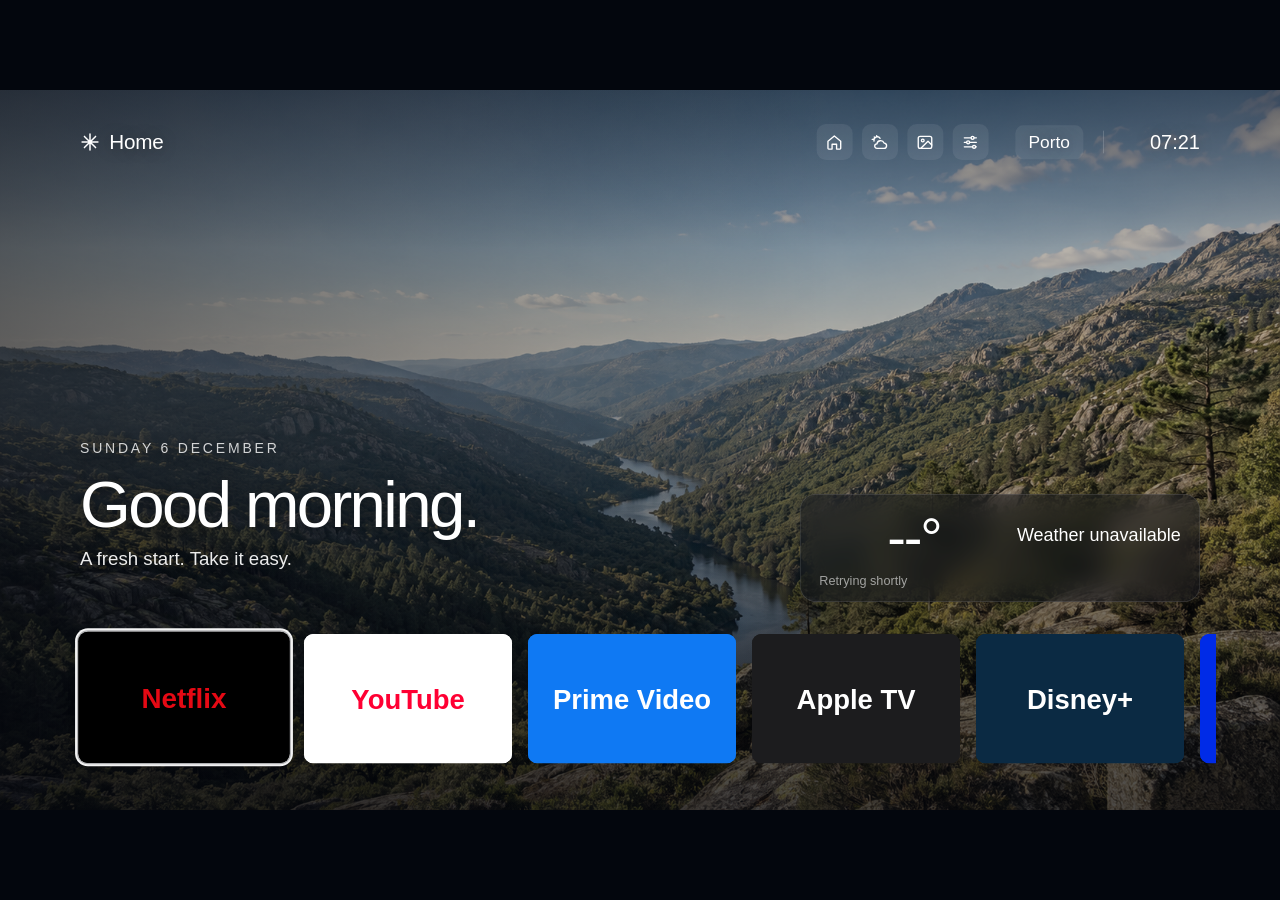
==== index.html @ 3e81631b "Custom Home screen for Samsung Tizen TVs Launcher web app with weather, weather-matched landscapes a" ====
<!doctype html>
<html lang="pt-PT">
<head>
  <meta charset="utf-8">
  <meta name="viewport" content="width=1920, user-scalable=no">
  <title data-i18n="Home">Início</title>
  <link rel="stylesheet" href="css/style.css">
</head>
<body>
  <div id="stage">
    <canvas id="sky" width="1920" height="1080"></canvas>
    <div id="landscape" aria-hidden="true">
      <div class="landscape-layer"></div>
      <div class="landscape-layer"></div>
      <div class="landscape-haze"></div>
    </div>
    <canvas id="precip" width="1920" height="1080"></canvas>
    <div class="flash" id="flash"></div>
    <div class="scrim" id="scrim"></div>

    <main id="home" class="scope">
      <header class="topbar">
        <div class="brand"><span class="brand-mark" data-icon="spark"></span><span data-i18n="Home">Início</span></div>
        <nav class="actions">
          <button class="icon-btn focusable" data-action="home" data-icon="home" data-i18n-label="Home" aria-label="Início"></button>
          <button class="icon-btn focusable" data-action="forecast" data-icon="forecast" data-i18n-label="Forecast" aria-label="Previsão meteorológica"></button>
          <button class="icon-btn focusable" data-action="ambient" data-icon="image" data-i18n-label="Ambient mode" aria-label="Modo ambiente"></button>
          <button class="icon-btn focusable" data-action="settings" data-icon="sliders" data-i18n-label="Settings" aria-label="Definições"></button>
        </nav>
        <div class="place" id="place"></div>
        <div class="divider"></div>
        <div class="clock" id="clock"></div>
      </header>

      <section class="hero">
        <div class="greeting">
          <div class="date" id="date"></div>
          <h1 id="greet"></h1>
          <p class="sub" id="sub"></p>
          <p class="sun" id="sunline"></p>
        </div>
        <div class="weather focusable" id="weather" data-action="forecast">
          <div class="wx-main">
            <div class="wx-icon" id="wxIcon"></div>
            <div class="wx-temp" id="wxTemp">--°</div>
            <div class="wx-text">
              <div class="wx-cond" id="wxCond" data-i18n="Loading weather…">A carregar a meteorologia…</div>
              <div class="wx-hilo" id="wxHilo"></div>
            </div>
          </div>
          <div class="wx-details" id="wxDetails"></div>
          <div class="wx-hours" id="wxHours"></div>
        </div>
      </section>

      <section class="apps">
        <div class="grid-viewport"><div class="grid" id="grid"></div></div>
      </section>
    </main>

    <section id="forecast" class="overlay scope" hidden>
      <div class="panel forecast-panel">
        <div class="panel-head">
          <div>
            <div class="eyebrow" id="fcPlace"></div>
            <h3 data-i18n="7-day forecast">Previsão para 7 dias</h3>
          </div>
          <button class="pill-btn focusable" data-action="close" data-i18n="Close">Fechar</button>
        </div>
        <div class="fc-days" id="fcDays"></div>
        <div class="fc-facts" id="fcFacts"></div>
      </div>
    </section>

    <section id="settings" class="overlay scope" hidden>
      <div class="panel settings-panel">
        <div class="panel-head">
          <div>
            <div class="eyebrow" data-i18n="Home">Início</div>
            <h3 data-i18n="Settings">Definições</h3>
          </div>
          <button class="pill-btn focusable" data-action="close" data-i18n="Close">Fechar</button>
        </div>
        <div class="settings-body">
          <div class="settings-col" id="prefs"></div>
          <div class="settings-col">
            <div class="col-title"><strong data-i18n="Apps on Home">Aplicações no início</strong> <span data-i18n="Press OK to show or hide">Prima OK para mostrar ou ocultar</span></div>
            <div class="app-list" id="appList"></div>
          </div>
        </div>
      </div>
    </section>

    <section id="ambient" class="ambient scope" hidden>
      <div class="amb-time" id="ambTime"></div>
      <div class="amb-date" id="ambDate"></div>
      <div class="amb-wx" id="ambWx"></div>
      <button class="focusable amb-exit" data-action="close" data-i18n-label="Exit ambient mode" aria-label="Sair do modo ambiente"></button>
    </section>

    <div class="toast" id="toast"></div>
  </div>

  <script src="js/config.js"></script>
  <script src="js/i18n.js"></script>
  <script src="js/icons.js"></script>
  <script src="js/weather.js"></script>
  <script src="js/sky.js"></script>
  <script src="js/landscape.js"></script>
  <script src="js/apps.js"></script>
  <script src="js/main.js"></script>
</body>
</html>
---- css/style.css ----
:root {
  --fg: #ffffff;
  --fg2: rgba(255, 255, 255, 0.8);
  --fg3: rgba(255, 255, 255, 0.58);
  --glass: rgba(255, 255, 255, 0.08);
  --glass-line: rgba(255, 255, 255, 0.14);
  --panel: rgba(12, 18, 34, 0.035);
  --ink: #0b1020;
  --ring-gap: rgba(3, 6, 13, 0.9);
  --accent: #ffd45c;
  --font: 'SamsungOne', 'Samsung Sans', 'TizenSans', -apple-system, 'SF Pro Display', 'Segoe UI', Roboto, 'Helvetica Neue', Arial, sans-serif;
}

html, body {
  margin: 0;
  width: 100%;
  height: 100%;
  overflow: hidden;
  background: #03060d;
}

#stage {
  position: absolute;
  left: 0;
  top: 0;
  width: 1920px;
  height: 1080px;
  overflow: hidden;
  transform-origin: 0 0;
  color: var(--fg);
  font-family: var(--font);
  -webkit-font-smoothing: antialiased;
}

button {
  font: inherit;
  color: inherit;
  border: 0;
  padding: 0;
  background: none;
  cursor: pointer;
  outline: none;
}

svg { display: block; }

canvas {
  position: absolute;
  left: 0;
  top: 0;
  width: 1920px;
  height: 1080px;
}

#landscape, .landscape-layer, .landscape-haze {
  position: absolute;
  inset: 0;
  pointer-events: none;
}
.landscape-layer {
  background-position: center;
  background-size: cover;
  opacity: 0;
  transition: opacity 1.2s ease;
}
.landscape-haze { transition: background 1.2s ease; }
#landscape[data-weather='fog'] .landscape-haze {
  background: linear-gradient(180deg, rgba(166, 182, 188, 0.12), rgba(166, 182, 188, 0.38));
}
#landscape[data-weather='storm'] .landscape-haze { background: rgba(10, 18, 30, 0.18); }

.scrim {
  position: absolute;
  inset: 0;
  background:
    linear-gradient(90deg, rgba(3, 6, 13, 0.5) 0%, rgba(3, 6, 13, 0.18) 40%, rgba(3, 6, 13, 0) 65%),
    linear-gradient(180deg, rgba(3, 6, 13, 0.4) 0%, rgba(3, 6, 13, 0) 22%, rgba(3, 6, 13, 0) 42%, rgba(3, 6, 13, 0.6) 100%);
  transition: opacity 0.6s ease;
}
body[data-phase='day'] .scrim {
  background:
    linear-gradient(90deg, rgba(3, 6, 13, 0.42) 0%, rgba(3, 6, 13, 0.15) 45%, rgba(3, 6, 13, 0) 70%),
    linear-gradient(180deg, rgba(3, 6, 13, 0.3) 0%, rgba(3, 6, 13, 0) 22%, rgba(3, 6, 13, 0.05) 42%, rgba(3, 6, 13, 0.62) 100%);
}

.flash {
  position: absolute;
  inset: 0;
  background: rgba(225, 232, 255, 0.55);
  opacity: 0;
  pointer-events: none;
}
.flash.on { animation: flash 0.9s ease-out; }
@keyframes flash {
  0% { opacity: 0; } 6% { opacity: 1; } 14% { opacity: 0.1; } 22% { opacity: 0.8; } 100% { opacity: 0; }
}

#home {
  position: absolute;
  inset: 0;
  transition: opacity 0.5s ease;
  text-shadow: 0 2px 22px rgba(0, 0, 0, 0.35);
}

/* ---------- top bar ---------- */
.topbar {
  position: absolute;
  left: 120px;
  right: 120px;
  top: 50px;
  height: 56px;
  display: flex;
  align-items: center;
}
.brand {
  display: flex;
  align-items: center;
  gap: 14px;
  font-size: 31px;
  font-weight: 500;
  letter-spacing: -0.01em;
}
.brand-mark { width: 30px; height: 30px; color: #fff; }
.brand-mark svg { width: 30px; height: 30px; }

.actions { margin-left: auto; display: flex; gap: 14px; }
.icon-btn {
  width: 54px;
  height: 54px;
  border-radius: 14px;
  background: rgba(255, 255, 255, 0.07);
  display: flex;
  align-items: center;
  justify-content: center;
  transition: background 0.15s ease, color 0.15s ease, transform 0.15s ease;
}
.icon-btn svg { width: 27px; height: 27px; }
.icon-btn.focused { background: #fff; color: var(--ink); transform: scale(1.1); }

.place {
  margin-left: 40px;
  padding: 10px 20px;
  border-radius: 12px;
  background: rgba(255, 255, 255, 0.07);
  font-size: 26px;
}
.divider { width: 1px; height: 34px; background: rgba(255, 255, 255, 0.25); margin: 0 44px 0 30px; }
.clock { font-size: 30px; font-variant-numeric: tabular-nums; min-width: 100px; text-align: right; }

/* ---------- hero ---------- */
.hero {
  position: absolute;
  left: 120px;
  right: 120px;
  bottom: 311.6px;
  display: flex;
  justify-content: space-between;
  align-items: flex-end;
}
.greeting { padding-top: 22px; }
.date { font-size: 21px; letter-spacing: 0.2em; text-transform: uppercase; color: var(--fg2); font-weight: 500; }
h1 {
  font-size: 98px;
  font-weight: 500;
  letter-spacing: -0.04em;
  line-height: 1;
  margin: 22px 0 18px;
}
.sub { font-size: 28px; color: rgba(255, 255, 255, 0.92); margin: 0 0 22px; }
.sun { font-size: 22px; color: var(--fg2); margin: 0; display: flex; align-items: center; gap: 10px; min-height: 26px; }
.sun svg { width: 24px; height: 24px; color: var(--accent); }

/* ---------- weather card ---------- */
.weather {
  width: 600px;
  box-sizing: border-box;
  padding: 22px 28px 18px;
  border-radius: 24px;
  background: rgba(8, 14, 30, 0.38);
  border: 1px solid var(--glass-line);
  -webkit-backdrop-filter: blur(18px);
  backdrop-filter: blur(18px);
  text-align: left;
  text-shadow: none;
  transition: transform 0.18s ease, box-shadow 0.18s ease;
}
.weather.focused {
  transform: translateY(-2px);
  box-shadow: 0 0 0 2px rgba(3, 6, 13, 0.28), 0 0 0 5px rgba(255, 255, 255, 0.95);
}
.wx-main { display: flex; align-items: center; gap: 18px; }
.wx-icon { width: 84px; height: 84px; flex: none; }
.wx-icon svg { width: 84px; height: 84px; }
.wx-temp { font-size: 84px; font-weight: 300; letter-spacing: -0.04em; line-height: 1; min-width: 130px; }
.wx-text { margin-left: auto; text-align: right; }
.wx-cond { font-size: 27px; font-weight: 500; }
.wx-hilo { font-size: 22px; color: var(--fg2); margin-top: 6px; white-space: pre; font-variant-numeric: tabular-nums; }
.wx-details {
  margin-top: 12px;
  font-size: 19px;
  color: var(--fg3);
  display: flex;
  align-items: center;
  gap: 12px;
  min-height: 24px;
}
.wx-details i { width: 4px; height: 4px; border-radius: 50%; background: var(--fg3); display: inline-block; }
.wx-hours {
  margin-top: 14px;
  padding-top: 14px;
  border-top: 1px solid rgba(255, 255, 255, 0.1);
  display: grid;
  grid-template-columns: repeat(6, 1fr);
  gap: 6px;
}
.wx-hours:empty { display: none; }
.hr { display: flex; flex-direction: column; align-items: center; gap: 4px; }
.hr span { font-size: 17px; color: var(--fg3); font-variant-numeric: tabular-nums; }
.hr svg { width: 38px; height: 38px; }
.hr b { font-size: 21px; font-weight: 500; }

/* ---------- apps ---------- */
.apps { position: absolute; left: 120px; right: 120px; height: 193.6px; bottom: 70px; }
.grid-viewport {
  position: absolute;
  top: -24px;
  left: -24px;
  right: -24px;
  bottom: -28px;
  padding: 24px 24px 28px;
  overflow: hidden;
}
.grid {
  position: relative;
  display: flex;
  gap: 24px;
  transition: transform 0.28s cubic-bezier(0.2, 0.7, 0.2, 1);
}
.tile {
  flex: 0 0 312px;
  height: 193.6px;
  position: relative;
  border-radius: 14px;
  overflow: hidden;
  display: flex;
  align-items: center;
  justify-content: center;
  transition: transform 0.18s ease, box-shadow 0.18s ease;
  text-shadow: none;
}
.tile.plain {
  background: rgba(18, 24, 40, 0.62);
  -webkit-backdrop-filter: blur(14px);
  backdrop-filter: blur(14px);
  box-shadow: inset 0 0 0 1px var(--glass-line);
}
.tile img { width: 58%; height: 64%; max-width: 58%; max-height: 64%; object-fit: contain; }
.tile.opaque img { max-width: 72%; max-height: 82%; }
.tile.sample img { max-width: none; max-height: none; width: 100%; height: 100%; object-fit: cover; }
.tile-name {
  position: absolute;
  left: 18px;
  right: 18px;
  bottom: 12px;
  font-size: 19px;
  font-weight: 500;
  text-align: left;
  white-space: nowrap;
  overflow: hidden;
  text-overflow: ellipsis;
  opacity: 0;
  transition: opacity 0.15s ease;
}
.tile.plain .tile-name, .tile.no-icon .tile-name { opacity: 0.85; }
.tile.sample .tile-name { display: none; }
.tile.no-icon .tile-name { position: static; font-size: 30px; text-align: center; opacity: 1; }
.tile.focused {
  transform: translateY(-2px) scale(1.015);
  box-shadow: 0 0 0 2px rgba(3, 6, 13, 0.28), 0 0 0 5px rgba(255, 255, 255, 0.95),
    0 8px 16px rgba(0, 0, 0, 0.2);
  z-index: 1;
}
.tile.focused:not(.sample) .tile-name { opacity: 1; }
.tile.focused:not(.plain):not(.no-icon) .tile-name {
  color: #fff;
  mix-blend-mode: difference;
}
.empty { grid-column: 1 / -1; font-size: 24px; color: var(--fg2); padding: 40px 0; }

/* ---------- overlays ---------- */
.overlay {
  position: absolute;
  inset: 0;
  display: flex;
  align-items: center;
  justify-content: center;
  background: transparent;
  text-shadow: 0 2px 8px rgba(0, 0, 0, 0.85), 0 1px 24px rgba(0, 0, 0, 0.4);
}
body.overlay-on #home { visibility: hidden; }
.overlay[hidden], .ambient[hidden] { display: none; }
.panel {
  box-sizing: border-box;
  border-radius: 32px;
  background: var(--panel);
  border: 1px solid var(--glass-line);
  -webkit-backdrop-filter: blur(8px);
  backdrop-filter: blur(8px);
  padding: 44px 52px;
  box-shadow: none;
}
.panel-head { display: flex; justify-content: space-between; align-items: flex-start; margin-bottom: 32px; }
.eyebrow { font-size: 19px; letter-spacing: 0.18em; text-transform: uppercase; color: var(--fg3); }
.panel h3 { margin: 10px 0 0; font-size: 48px; font-weight: 500; letter-spacing: -0.02em; }
.pill-btn {
  padding: 14px 30px;
  border-radius: 999px;
  background: rgba(255, 255, 255, 0.1);
  font-size: 22px;
  transition: background 0.15s ease, color 0.15s ease, transform 0.15s ease;
}
.pill-btn.focused { background: #fff; color: var(--ink); transform: scale(1.06); }

.forecast-panel { width: 1520px; }
.fc-days { display: grid; grid-template-columns: repeat(7, 1fr); gap: 16px; }
.fc-day {
  border-radius: 20px;
  background: rgba(255, 255, 255, 0.06);
  padding: 22px 18px 20px;
  display: flex;
  flex-direction: column;
  align-items: center;
  gap: 10px;
}
.fc-day.today { background: rgba(255, 255, 255, 0.13); }
.fc-name { font-size: 23px; font-weight: 500; }
.fc-day > svg { width: 72px; height: 72px; }
.fc-label { font-size: 18px; color: var(--fg2); text-align: center; min-height: 44px; line-height: 1.2; }
.fc-temps { display: flex; gap: 12px; align-items: baseline; font-variant-numeric: tabular-nums; }
.fc-temps b { font-size: 30px; font-weight: 500; }
.fc-temps span { font-size: 23px; color: var(--fg3); }
.fc-bar { position: relative; width: 100%; height: 6px; border-radius: 3px; background: rgba(255, 255, 255, 0.12); }
.fc-bar i { position: absolute; top: 0; bottom: 0; border-radius: 3px; background: linear-gradient(90deg, #7cc4ff, #ffd45c); }
.fc-pop { display: flex; align-items: center; gap: 6px; font-size: 19px; color: #9fd2ff; }
.fc-pop svg { width: 20px; height: 20px; }
.fc-facts { display: flex; gap: 16px; margin-top: 28px; }
.fact {
  flex: 1;
  display: flex;
  align-items: center;
  gap: 14px;
  padding: 18px 22px;
  border-radius: 18px;
  background: rgba(255, 255, 255, 0.06);
}
.fact svg { width: 34px; height: 34px; color: var(--accent); flex: none; }
.fact span { font-size: 19px; color: var(--fg3); }
.fact b { margin-left: auto; font-size: 23px; font-weight: 500; white-space: nowrap; }

.settings-panel { width: 1400px; height: 860px; display: flex; flex-direction: column; }
.settings-body { display: grid; grid-template-columns: 1fr 1fr; gap: 48px; flex: 1; min-height: 0; }
.settings-col { display: flex; flex-direction: column; min-height: 0; min-width: 0; }
.col-title { font-size: 24px; font-weight: 500; margin-bottom: 16px; display: flex; justify-content: space-between; align-items: baseline; }
.col-title span { font-size: 18px; color: var(--fg3); font-weight: 400; }
.row {
  display: flex;
  justify-content: space-between;
  align-items: center;
  width: 100%;
  box-sizing: border-box;
  padding: 20px 26px;
  margin-bottom: 10px;
  border-radius: 16px;
  background: rgba(255, 255, 255, 0.06);
  font-size: 24px;
  text-align: left;
  transition: background 0.15s ease, color 0.15s ease;
}
.row b { font-weight: 500; color: var(--fg2); display: flex; align-items: center; }
.row b svg { width: 28px; height: 28px; color: #7ee2a0; }
.row.focused { background: #fff; color: var(--ink); text-shadow: none; box-shadow: 0 0 0 3px rgba(255,255,255,0.22); }
.row.focused b { color: var(--ink); }
.row.focused b svg { color: #138a43; }
.app-row.off span { color: var(--fg3); }
.app-row.off.focused span { color: #5b6170; }
.app-list { overflow: hidden; flex: 1; position: relative; padding: 8px; margin: -8px; }
.row > span { min-width: 0; overflow: hidden; text-overflow: ellipsis; white-space: nowrap; }
.row b { flex: none; margin-left: 18px; }
.pill-btn.focused { text-shadow: none; }
.note { margin-top: 18px; font-size: 18px; color: var(--fg3); line-height: 1.5; }

/* ---------- ambient ---------- */
body.ambient-on #home { visibility: hidden; }
body.ambient-on .scrim { opacity: 0.55; }
.ambient { position: absolute; inset: 0; text-shadow: 0 4px 40px rgba(0, 0, 0, 0.45); animation: fade-in 0.6s ease; }
@keyframes fade-in { from { opacity: 0; } to { opacity: 1; } }
.amb-time {
  position: absolute;
  left: 120px;
  bottom: 300px;
  font-size: 240px;
  font-weight: 200;
  letter-spacing: -0.05em;
  line-height: 1;
  font-variant-numeric: tabular-nums;
}
.amb-date { position: absolute; left: 132px; bottom: 240px; font-size: 34px; color: var(--fg2); }
.amb-wx { position: absolute; left: 128px; bottom: 140px; display: flex; align-items: center; gap: 18px; font-size: 34px; }
.amb-wx svg { width: 64px; height: 64px; }
.amb-wx span { font-weight: 500; }
.amb-wx em { font-style: normal; color: var(--fg2); }
.amb-exit { position: absolute; inset: 0; opacity: 0; }

/* ---------- toast ---------- */
.toast {
  position: absolute;
  left: 50%;
  bottom: 60px;
  transform: translate(-50%, 30px);
  padding: 18px 30px;
  border-radius: 16px;
  background: rgba(12, 18, 34, 0.92);
  border: 1px solid var(--glass-line);
  font-size: 22px;
  opacity: 0;
  transition: opacity 0.25s ease, transform 0.25s ease;
  pointer-events: none;
  max-width: 1200px;
}
.toast.on { opacity: 1; transform: translate(-50%, 0); }

/* Allow longer translated preference labels without crowding the columns. */
.col-title { flex-wrap: wrap; gap: 4px 16px; }
.col-title strong { font-weight: inherit; }
#prefs .row { gap: 18px; flex-shrink: 0; }
#prefs .row > span { white-space: normal; overflow: visible; }
#prefs .row b { margin-left: 0; text-align: right; }
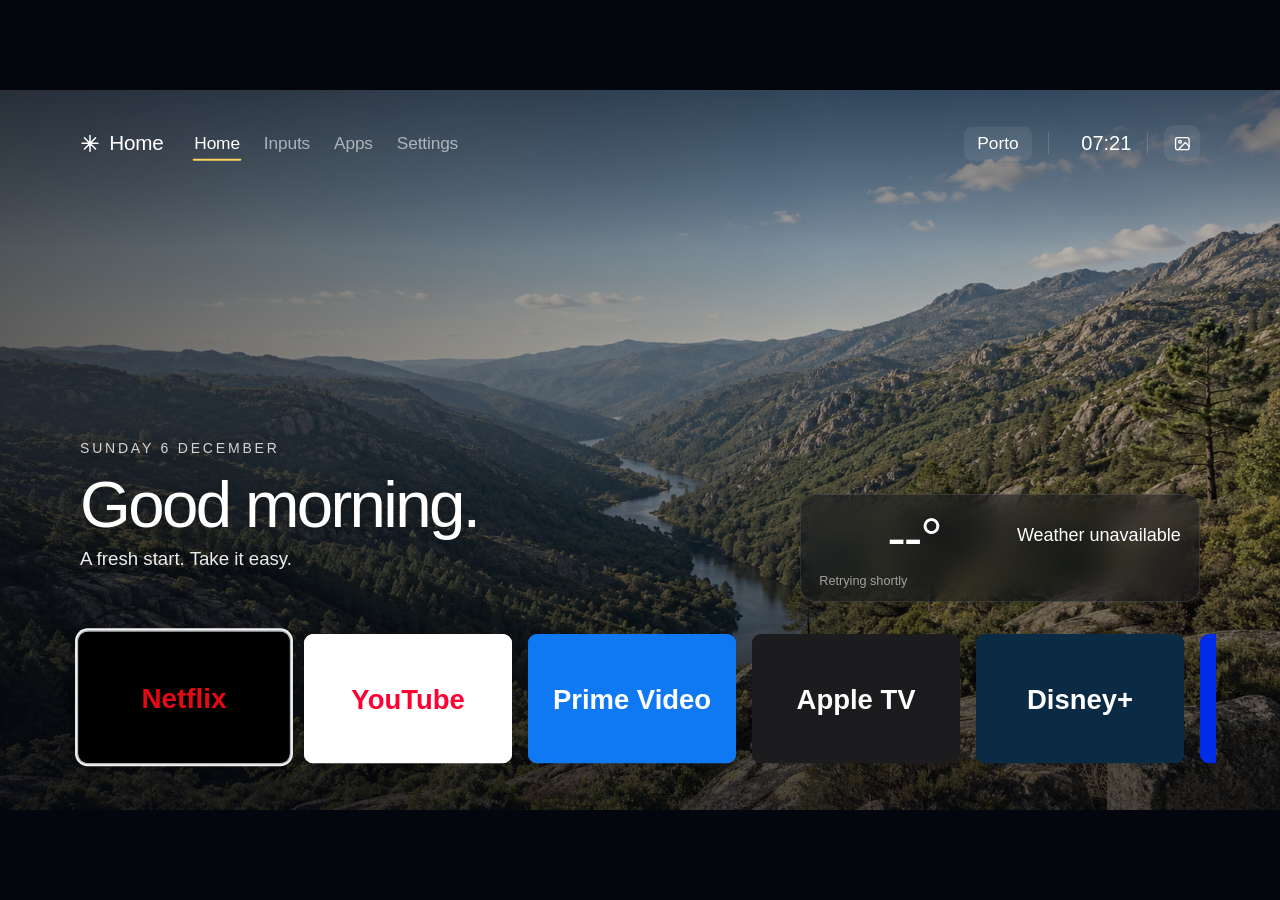
==== commit 28f9f563: "Add Inputs, Apps and Settings pages with a top-bar tab navigation The launcher is now four pages rea" ====
--- a/index.html
+++ b/index.html
@@ -18,20 +18,24 @@
     <div class="flash" id="flash"></div>
     <div class="scrim" id="scrim"></div>
 
-    <main id="home" class="scope">
-      <header class="topbar">
-        <div class="brand"><span class="brand-mark" data-icon="spark"></span><span data-i18n="Home">Início</span></div>
-        <nav class="actions">
-          <button class="icon-btn focusable" data-action="home" data-icon="home" data-i18n-label="Home" aria-label="Início"></button>
-          <button class="icon-btn focusable" data-action="forecast" data-icon="forecast" data-i18n-label="Forecast" aria-label="Previsão meteorológica"></button>
-          <button class="icon-btn focusable" data-action="ambient" data-icon="image" data-i18n-label="Ambient mode" aria-label="Modo ambiente"></button>
-          <button class="icon-btn focusable" data-action="settings" data-icon="sliders" data-i18n-label="Settings" aria-label="Definições"></button>
-        </nav>
+    <header class="topbar">
+      <div class="brand"><span class="brand-mark" data-icon="spark"></span><span id="scopeLabel" data-i18n="Home">Início</span></div>
+      <nav class="tabs" role="tablist">
+        <button class="tab focusable on" data-scope="home" data-i18n="Home">Início</button>
+        <button class="tab focusable" data-scope="inputs" data-i18n="Inputs">Entradas</button>
+        <button class="tab focusable" data-scope="apps-page" data-i18n="Apps">Aplicações</button>
+        <button class="tab focusable" data-scope="settings" data-i18n="Settings">Definições</button>
+      </nav>
+      <div class="chrome-right">
         <div class="place" id="place"></div>
         <div class="divider"></div>
         <div class="clock" id="clock"></div>
-      </header>
+        <div class="divider"></div>
+        <button class="icon-btn focusable" data-action="ambient" data-icon="image" data-i18n-label="Ambient mode" aria-label="Modo ambiente"></button>
+      </div>
+    </header>
 
+    <main id="home" class="scope">
       <section class="hero">
         <div class="greeting">
           <div class="date" id="date"></div>
@@ -58,6 +62,23 @@
       </section>
     </main>
 
+    <section id="inputs" class="scope page" hidden>
+      <div class="page-head">
+        <h2 data-i18n="Inputs">Entradas</h2>
+        <p class="page-sub" id="inputsSub"></p>
+      </div>
+      <div class="inputs-row" id="inputsRow"></div>
+      <div class="inputs-note" id="inputsNote"></div>
+    </section>
+
+    <section id="apps-page" class="scope page" hidden>
+      <div class="page-head">
+        <h2 data-i18n="Apps">Aplicações</h2>
+        <div class="chips" id="appChips"></div>
+      </div>
+      <div class="big-grid" id="bigGrid"></div>
+    </section>
+
     <section id="forecast" class="overlay scope" hidden>
       <div class="panel forecast-panel">
         <div class="panel-head">
@@ -72,21 +93,16 @@
       </div>
     </section>
 
-    <section id="settings" class="overlay scope" hidden>
-      <div class="panel settings-panel">
-        <div class="panel-head">
-          <div>
-            <div class="eyebrow" data-i18n="Home">Início</div>
-            <h3 data-i18n="Settings">Definições</h3>
-          </div>
-          <button class="pill-btn focusable" data-action="close" data-i18n="Close">Fechar</button>
-        </div>
-        <div class="settings-body">
-          <div class="settings-col" id="prefs"></div>
-          <div class="settings-col">
-            <div class="col-title"><strong data-i18n="Apps on Home">Aplicações no início</strong> <span data-i18n="Press OK to show or hide">Prima OK para mostrar ou ocultar</span></div>
-            <div class="app-list" id="appList"></div>
-          </div>
+    <section id="settings" class="scope page" hidden>
+      <div class="page-head">
+        <h2 data-i18n="Settings">Definições</h2>
+        <p class="page-sub" data-i18n="Changes save as you make them">As alterações guardam-se automaticamente</p>
+      </div>
+      <div class="settings-body">
+        <div class="settings-col" id="prefs"></div>
+        <div class="settings-col">
+          <div class="col-title"><strong data-i18n="Apps on Home">Aplicações no início</strong> <span data-i18n="Press OK to show or hide">Prima OK para mostrar ou ocultar</span></div>
+          <div class="app-list" id="appList"></div>
         </div>
       </div>
     </section>
@@ -102,6 +118,7 @@
   </div>
 
   <script src="js/config.js"></script>
+  <script src="js/config.local.js"></script>
   <script src="js/i18n.js"></script>
   <script src="js/icons.js"></script>
   <script src="js/weather.js"></script>
--- a/css/style.css
+++ b/css/style.css
@@ -18,6 +18,7 @@
   overflow: hidden;
   background: #03060d;
 }
+body { animation: fade-in 300ms ease-out both; }
 
 #stage {
   position: absolute;
@@ -54,7 +55,7 @@
 
 #landscape, .landscape-layer, .landscape-haze {
   position: absolute;
-  inset: 0;
+  top: 0; right: 0; bottom: 0; left: 0;
   pointer-events: none;
 }
 .landscape-layer {
@@ -71,7 +72,7 @@
 
 .scrim {
   position: absolute;
-  inset: 0;
+  top: 0; right: 0; bottom: 0; left: 0;
   background:
     linear-gradient(90deg, rgba(3, 6, 13, 0.5) 0%, rgba(3, 6, 13, 0.18) 40%, rgba(3, 6, 13, 0) 65%),
     linear-gradient(180deg, rgba(3, 6, 13, 0.4) 0%, rgba(3, 6, 13, 0) 22%, rgba(3, 6, 13, 0) 42%, rgba(3, 6, 13, 0.6) 100%);
@@ -85,7 +86,7 @@
 
 .flash {
   position: absolute;
-  inset: 0;
+  top: 0; right: 0; bottom: 0; left: 0;
   background: rgba(225, 232, 255, 0.55);
   opacity: 0;
   pointer-events: none;
@@ -97,7 +98,7 @@
 
 #home {
   position: absolute;
-  inset: 0;
+  top: 0; right: 0; bottom: 0; left: 0;
   transition: opacity 0.5s ease;
   text-shadow: 0 2px 22px rgba(0, 0, 0, 0.35);
 }
@@ -108,9 +109,10 @@
   left: 120px;
   right: 120px;
   top: 50px;
-  height: 56px;
-  display: flex;
-  align-items: center;
+  height: 60px;
+  display: flex;
+  align-items: center;
+  z-index: 10;
 }
 .brand {
   display: flex;
@@ -123,7 +125,42 @@
 .brand-mark { width: 30px; height: 30px; color: #fff; }
 .brand-mark svg { width: 30px; height: 30px; }
 
-.actions { margin-left: auto; display: flex; gap: 14px; }
+.tabs { margin-left: 44px; display: flex; align-items: center; gap: 32px; }
+.tab {
+  position: relative;
+  font-size: 26px;
+  font-weight: 500;
+  color: var(--fg3);
+  letter-spacing: -0.01em;
+  padding: 8px 2px;
+  transition: color 0.15s ease;
+}
+.tab.on { color: var(--fg); }
+.tab.on::after {
+  content: '';
+  position: absolute;
+  left: 0; right: 0;
+  bottom: -2px;
+  height: 3px;
+  background: var(--accent);
+  border-radius: 2px;
+}
+.tab.focused {
+  color: var(--fg);
+  text-shadow: 0 0 24px rgba(255, 255, 255, 0.5), 0 2px 22px rgba(0, 0, 0, 0.35);
+}
+.tab.focused::after {
+  content: '';
+  position: absolute;
+  left: -8px; right: -8px;
+  bottom: -8px;
+  height: 3px;
+  background: var(--accent);
+  border-radius: 2px;
+  box-shadow: 0 0 18px rgba(255, 212, 92, 0.7);
+}
+
+.chrome-right { margin-left: auto; display: flex; align-items: center; }
 .icon-btn {
   width: 54px;
   height: 54px;
@@ -138,13 +175,12 @@
 .icon-btn.focused { background: #fff; color: var(--ink); transform: scale(1.1); }
 
 .place {
-  margin-left: 40px;
   padding: 10px 20px;
   border-radius: 12px;
   background: rgba(255, 255, 255, 0.07);
   font-size: 26px;
 }
-.divider { width: 1px; height: 34px; background: rgba(255, 255, 255, 0.25); margin: 0 44px 0 30px; }
+.divider { width: 1px; height: 34px; background: rgba(255, 255, 255, 0.25); margin: 0 24px; }
 .clock { font-size: 30px; font-variant-numeric: tabular-nums; min-width: 100px; text-align: right; }
 
 /* ---------- hero ---------- */
@@ -272,8 +308,13 @@
   transition: opacity 0.15s ease;
 }
 .tile.plain .tile-name, .tile.no-icon .tile-name { opacity: 0.85; }
-.tile.sample .tile-name { display: none; }
-.tile.no-icon .tile-name { position: static; font-size: 30px; text-align: center; opacity: 1; }
+/* Sample tiles that bake the name into an SVG icon hide the text label; those */
+/* without an image (preview with no icons) still show the monogram.           */
+.tile.sample:not(.no-icon) .tile-name { display: none; }
+.tile.no-icon .tile-name {
+  position: static; text-align: center; opacity: 1;
+  font-size: 84px; font-weight: 800; letter-spacing: 0.02em;
+}
 .tile.focused {
   transform: translateY(-2px) scale(1.015);
   box-shadow: 0 0 0 2px rgba(3, 6, 13, 0.28), 0 0 0 5px rgba(255, 255, 255, 0.95),
@@ -285,12 +326,131 @@
   color: #fff;
   mix-blend-mode: difference;
 }
+.tile.editing {
+  box-shadow: 0 0 0 2px rgba(3, 6, 13, 0.4), 0 0 0 5px var(--accent),
+    0 0 32px rgba(255, 212, 92, 0.6);
+  animation: edit-pulse 0.9s ease-in-out infinite alternate;
+  z-index: 2;
+}
+.tile.editing .tile-name { opacity: 1; }
+@keyframes edit-pulse {
+  from { transform: translateY(-2px) scale(1.02); }
+  to { transform: translateY(-5px) scale(1.045); }
+}
 .empty { grid-column: 1 / -1; font-size: 24px; color: var(--fg2); padding: 40px 0; }
 
-/* ---------- overlays ---------- */
+/* ---------- scoped pages (Inputs / Apps / Settings) ---------- */
+.scope.page {
+  position: absolute;
+  left: 120px;
+  right: 120px;
+  top: 170px;
+  bottom: 70px;
+  display: flex;
+  flex-direction: column;
+  gap: 24px;
+}
+.scope[hidden] { display: none; }
+.page-head { display: flex; justify-content: space-between; align-items: flex-end; gap: 32px; }
+.page-head h2 { font-size: 76px; font-weight: 400; letter-spacing: -0.03em; margin: 0; line-height: 1; }
+.page-sub { font-size: 22px; color: var(--fg3); margin: 0; }
+
+/* Inputs page */
+.inputs-row {
+  display: grid;
+  grid-template-columns: repeat(5, minmax(0, 1fr));
+  gap: 24px;
+  flex: 1;
+  min-height: 0;
+}
+.in-card {
+  position: relative;
+  min-width: 0;
+  min-height: 0;
+  border-radius: 24px;
+  padding: 32px 36px;
+  display: flex;
+  flex-direction: column;
+  justify-content: space-between;
+  overflow: hidden;
+  background: rgba(18, 24, 40, 0.5);
+  border: 1px solid var(--glass-line);
+  -webkit-backdrop-filter: blur(14px);
+  backdrop-filter: blur(14px);
+  transition: box-shadow 0.18s ease;
+  text-shadow: none;
+}
+.in-card.featured {
+  background: linear-gradient(135deg, #1656d9 0%, #3d36bc 55%, #a856d6 100%);
+  border-color: transparent;
+  grid-column: span 2;
+}
+.in-card.featured .nm { font-size: 72px; }
+.in-card > * { position: relative; z-index: 1; }
+.in-card .k { font-size: 18px; letter-spacing: 0.22em; text-transform: uppercase; color: rgba(255, 255, 255, 0.74); font-weight: 500; }
+.in-card .nm { font-size: 52px; font-weight: 400; letter-spacing: -0.02em; line-height: 1; }
+.in-card .meta { font-size: 19px; color: rgba(255, 255, 255, 0.72); }
+.in-card.add { border: 2px dashed rgba(255, 255, 255, 0.22); background: rgba(255, 255, 255, 0.04); align-items: center; justify-content: center; text-align: center; color: var(--fg2); font-size: 22px; }
+.in-card.focused {
+  box-shadow: 0 0 0 2px rgba(3, 6, 13, 0.3), 0 0 0 5px rgba(255, 255, 255, 0.95), 0 8px 16px rgba(0, 0, 0, 0.2);
+}
+.in-card.renaming {
+  box-shadow: 0 0 0 2px rgba(3, 6, 13, 0.4), 0 0 0 5px var(--accent), 0 0 32px rgba(255, 212, 92, 0.55);
+}
+.rename-input {
+  width: 100%;
+  box-sizing: border-box;
+  font: inherit;
+  font-size: inherit;
+  font-weight: inherit;
+  letter-spacing: inherit;
+  color: var(--ink);
+  background: #fff;
+  border: 0;
+  border-radius: 10px;
+  padding: 6px 12px;
+  outline: none;
+  text-shadow: none;
+  caret-color: var(--ink);
+}
+.inputs-note { font-size: 18px; color: var(--fg3); }
+
+/* Apps page */
+.chips { display: flex; gap: 10px; }
+.chip {
+  padding: 10px 20px;
+  border-radius: 999px;
+  background: rgba(255, 255, 255, 0.07);
+  border: 1px solid var(--glass-line);
+  font-size: 20px;
+  color: var(--fg2);
+  transition: background 0.15s ease, color 0.15s ease, transform 0.15s ease;
+}
+.chip.on { background: #fff; color: var(--ink); font-weight: 500; }
+.chip.focused { background: #fff; color: var(--ink); transform: scale(1.05); text-shadow: none; }
+
+.big-grid {
+  display: grid;
+  grid-template-columns: repeat(6, 1fr);
+  grid-auto-rows: 160px;
+  gap: 20px;
+  flex: 1;
+  min-height: 0;
+  overflow: hidden;
+  padding: 24px; margin: -24px;
+}
+.big-grid .tile { height: 160px; }
+.big-grid .tile .tile-name { font-size: 22px; }
+.big-grid .tile.no-icon .tile-name { font-size: 54px; }
+
+/* Settings page: reuse column body */
+.settings-body { display: grid; grid-template-columns: 1fr 1fr; gap: 48px; flex: 1; min-height: 0; }
+.settings-col { display: flex; flex-direction: column; min-height: 0; min-width: 0; }
+
+/* ---------- overlays (Forecast + Ambient only) ---------- */
 .overlay {
   position: absolute;
-  inset: 0;
+  top: 0; right: 0; bottom: 0; left: 0;
   display: flex;
   align-items: center;
   justify-content: center;
@@ -392,7 +552,7 @@
 /* ---------- ambient ---------- */
 body.ambient-on #home { visibility: hidden; }
 body.ambient-on .scrim { opacity: 0.55; }
-.ambient { position: absolute; inset: 0; text-shadow: 0 4px 40px rgba(0, 0, 0, 0.45); animation: fade-in 0.6s ease; }
+.ambient { position: absolute; top: 0; right: 0; bottom: 0; left: 0; text-shadow: 0 4px 40px rgba(0, 0, 0, 0.45); animation: fade-in 0.6s ease; }
 @keyframes fade-in { from { opacity: 0; } to { opacity: 1; } }
 .amb-time {
   position: absolute;
@@ -409,7 +569,7 @@
 .amb-wx svg { width: 64px; height: 64px; }
 .amb-wx span { font-weight: 500; }
 .amb-wx em { font-style: normal; color: var(--fg2); }
-.amb-exit { position: absolute; inset: 0; opacity: 0; }
+.amb-exit { position: absolute; top: 0; right: 0; bottom: 0; left: 0; opacity: 0; }
 
 /* ---------- toast ---------- */
 .toast {
